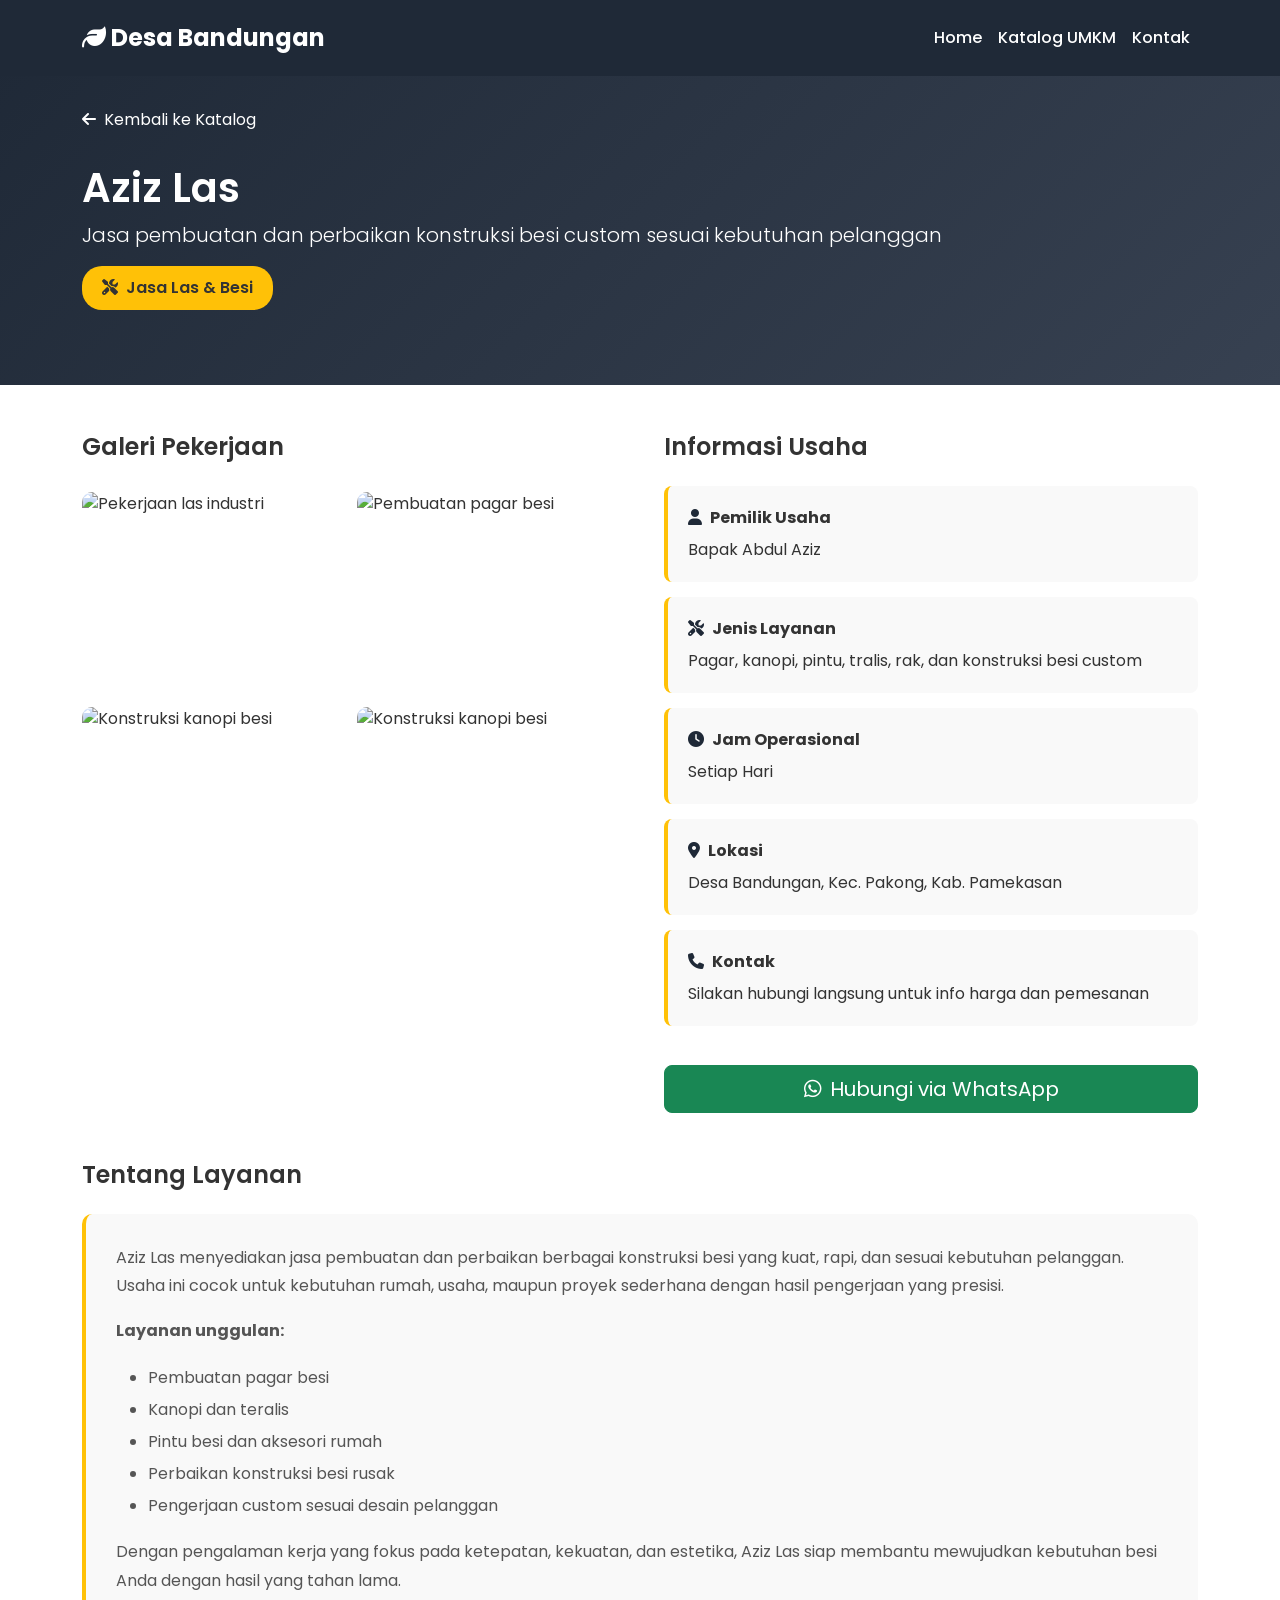
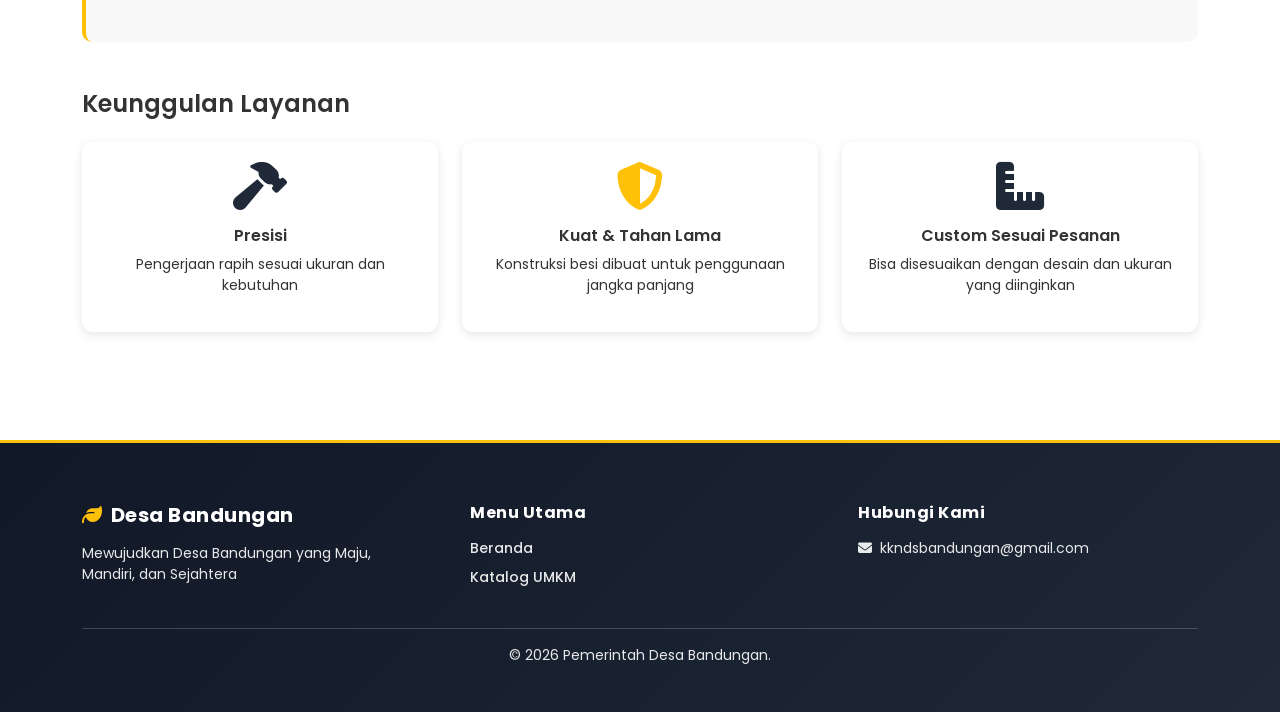
==== umkm-aziz-las.html @ eaa6a3a8 "push commit web desa bandungan" ====
<!DOCTYPE html>
<html lang="id">
<head>
    <meta charset="UTF-8">
    <meta name="viewport" content="width=device-width, initial-scale=1.0">
    <title>Aziz Las - Desa Bandungan</title>
    <meta name="description" content="Detail usaha Aziz Las, jasa pembuatan dan perbaikan konstruksi besi di Desa Bandungan">

    <link rel="preconnect" href="https://fonts.googleapis.com">
    <link rel="preconnect" href="https://fonts.gstatic.com" crossorigin>
    <link href="https://fonts.googleapis.com/css2?family=Poppins:wght@300;400;500;600;700&display=swap" rel="stylesheet">

    <link href="https://cdn.jsdelivr.net/npm/bootstrap@5.3.2/dist/css/bootstrap.min.css" rel="stylesheet">
    <link rel="stylesheet" href="https://cdnjs.cloudflare.com/ajax/libs/font-awesome/6.4.2/css/all.min.css">
    <link rel="stylesheet" href="styles.css">
    <style>
        .detail-hero {
            background: linear-gradient(135deg, #1f2937 0%, #374151 100%);
            color: white;
            padding: 60px 0;
        }
        .product-gallery {
            display: grid;
            grid-template-columns: repeat(auto-fit, minmax(200px, 1fr));
            gap: 15px;
            margin: 30px 0;
        }
        .product-gallery img {
            width: 100%;
            height: 200px;
            object-fit: cover;
            border-radius: 10px;
            cursor: pointer;
            transition: transform 0.3s ease;
        }
        .product-gallery img:hover {
            transform: scale(1.05);
        }
        .info-card {
            background: #f9f9f9;
            border-left: 4px solid #FFC107;
            padding: 20px;
            border-radius: 8px;
            margin: 15px 0;
        }
        .badge-custom {
            background: #FFC107;
            color: #333;
            padding: 10px 20px;
            border-radius: 20px;
            font-weight: 600;
            display: inline-block;
            margin-bottom: 15px;
        }
    </style>
</head>
<body>
    <nav class="navbar navbar-expand-lg navbar-dark fixed-top" id="mainNav" style="background-color: #1f2937;">
        <div class="container">
            <a class="navbar-brand" href="index.html"><i class="fas fa-leaf"></i> Desa Bandungan</a>
            <button class="navbar-toggler" type="button" data-bs-toggle="collapse" data-bs-target="#navbarNav">
                <span class="navbar-toggler-icon"></span>
            </button>
            <div class="collapse navbar-collapse" id="navbarNav">
                <ul class="navbar-nav ms-auto">
                    <li class="nav-item"><a class="nav-link" href="index.html#home">Home</a></li>
                    <li class="nav-item"><a class="nav-link" href="index.html#umkm">Katalog UMKM</a></li>
                    <li class="nav-item"><a class="nav-link" href="index.html#kontak">Kontak</a></li>
                </ul>
            </div>
        </div>
    </nav>

    <section class="detail-hero mt-5">
        <div class="container">
            <a href="index.html#umkm" class="text-white text-decoration-none mb-3 d-inline-block">
                <i class="fas fa-arrow-left me-2"></i>Kembali ke Katalog
            </a>
            <h1 class="mt-3 mb-2">Aziz Las</h1>
            <p class="lead">Jasa pembuatan dan perbaikan konstruksi besi custom sesuai kebutuhan pelanggan</p>
            <span class="badge-custom"><i class="fas fa-tools me-2"></i>Jasa Las & Besi</span>
        </div>
    </section>

    <section class="py-5">
        <div class="container">
            <div class="row g-5">
                <div class="col-lg-6">
                    <h4 class="mb-4">Galeri Pekerjaan</h4>
                    <div class="product-gallery">
                        <img src="C:\Project_KKN31\img_umkm4\Las1.jpeg" alt="Pekerjaan las industri">
                        <img src="C:\Project_KKN31\img_umkm4\las2.jpeg" alt="Pembuatan pagar besi">
                        <img src="C:\Project_KKN31\img_umkm4\las3.jpeg" alt="Konstruksi kanopi besi">
                        <img src="C:\Project_KKN31\img_umkm4\las4.jpeg" alt="Konstruksi kanopi besi">
                    </div>
                </div>

                <div class="col-lg-6">
                    <h4 class="mb-4">Informasi Usaha</h4>

                    <div class="info-card">
                        <strong><i class="fas fa-user me-2" style="color: #1f2937;"></i>Pemilik Usaha</strong>
                        <p class="mb-0 mt-2">Bapak Abdul Aziz</p>
                    </div>

                    <div class="info-card">
                        <strong><i class="fas fa-tools me-2" style="color: #1f2937;"></i>Jenis Layanan</strong>
                        <p class="mb-0 mt-2">Pagar, kanopi, pintu, tralis, rak, dan konstruksi besi custom</p>
                    </div>

                    <div class="info-card">
                        <strong><i class="fas fa-clock me-2" style="color: #1f2937;"></i>Jam Operasional</strong>
                        <p class="mb-0 mt-2">Setiap Hari </p>
                    </div>

                    <div class="info-card">
                        <strong><i class="fas fa-map-marker-alt me-2" style="color: #1f2937;"></i>Lokasi</strong>
                        <p class="mb-0 mt-2">Desa Bandungan, Kec. Pakong, Kab. Pamekasan</p>
                    </div>

                    <div class="info-card">
                        <strong><i class="fas fa-phone me-2" style="color: #1f2937;"></i>Kontak</strong>
                        <p class="mb-0 mt-2">Silakan hubungi langsung untuk info harga dan pemesanan</p>
                    </div>

                    <a href="https://wa.me/6285200405879" target="_blank" class="btn btn-success btn-lg w-100 mt-4">
                        <i class="fab fa-whatsapp me-2"></i>Hubungi via WhatsApp
                    </a>
                </div>
            </div>

            <div class="row mt-5">
                <div class="col-lg-12">
                    <h4 class="mb-4">Tentang Layanan</h4>
                    <div style="background: #f9f9f9; padding: 30px; border-radius: 10px; border-left: 4px solid #FFC107;">
                        <p style="line-height: 1.8; color: #555;">
                            Aziz Las menyediakan jasa pembuatan dan perbaikan berbagai konstruksi besi yang kuat, rapi, dan sesuai kebutuhan pelanggan. Usaha ini cocok untuk kebutuhan rumah, usaha, maupun proyek sederhana dengan hasil pengerjaan yang presisi.
                        </p>
                        <p style="line-height: 1.8; color: #555; margin-top: 15px;"><strong>Layanan unggulan:</strong></p>
                        <ul style="line-height: 2; color: #555;">
                            <li>Pembuatan pagar besi</li>
                            <li>Kanopi dan teralis</li>
                            <li>Pintu besi dan aksesori rumah</li>
                            <li>Perbaikan konstruksi besi rusak</li>
                            <li>Pengerjaan custom sesuai desain pelanggan</li>
                        </ul>
                        <p style="line-height: 1.8; color: #555; margin-top: 15px;">
                            Dengan pengalaman kerja yang fokus pada ketepatan, kekuatan, dan estetika, Aziz Las siap membantu mewujudkan kebutuhan besi Anda dengan hasil yang tahan lama.
                        </p>
                    </div>
                </div>
            </div>

            <div class="row mt-5">
                <div class="col-lg-12">
                    <h4 class="mb-4">Keunggulan Layanan</h4>
                    <div class="row g-4">
                        <div class="col-md-4">
                            <div style="background: white; border-radius: 10px; padding: 20px; text-align: center; box-shadow: 0 3px 10px rgba(0,0,0,0.1);">
                                <i class="fas fa-hammer fa-3x mb-3" style="color: #1f2937;"></i>
                                <h6>Presisi</h6>
                                <p class="small">Pengerjaan rapih sesuai ukuran dan kebutuhan</p>
                            </div>
                        </div>
                        <div class="col-md-4">
                            <div style="background: white; border-radius: 10px; padding: 20px; text-align: center; box-shadow: 0 3px 10px rgba(0,0,0,0.1);">
                                <i class="fas fa-shield-alt fa-3x mb-3" style="color: #FFC107;"></i>
                                <h6>Kuat & Tahan Lama</h6>
                                <p class="small">Konstruksi besi dibuat untuk penggunaan jangka panjang</p>
                            </div>
                        </div>
                        <div class="col-md-4">
                            <div style="background: white; border-radius: 10px; padding: 20px; text-align: center; box-shadow: 0 3px 10px rgba(0,0,0,0.1);">
                                <i class="fas fa-ruler-combined fa-3x mb-3" style="color: #1f2937;"></i>
                                <h6>Custom Sesuai Pesanan</h6>
                                <p class="small">Bisa disesuaikan dengan desain dan ukuran yang diinginkan</p>
                            </div>
                        </div>
                    </div>
                </div>
            </div>
        </div>
    </section>

    <footer style="background: linear-gradient(135deg, #111827 0%, #1f2937 100%); color: white; padding: 60px 0 30px; margin-top: 60px;">
        <div class="container">
            <div class="row g-5">
                <div class="col-lg-4">
                    <h5 class="mb-3"><i class="fas fa-leaf me-2" style="color: #FFC107;"></i>Desa Bandungan</h5>
                    <p class="small">Mewujudkan Desa Bandungan yang Maju, Mandiri, dan Sejahtera</p>
                </div>
                <div class="col-lg-4">
                    <h6 class="mb-3">Menu Utama</h6>
                    <ul class="list-unstyled small">
                        <li class="mb-2"><a href="index.html" style="color: white; text-decoration: none;">Beranda</a></li>
                        <li class="mb-2"><a href="index.html#umkm" style="color: white; text-decoration: none;">Katalog UMKM</a></li>
                    </ul>
                </div>
                <div class="col-lg-4">
                    <h6 class="mb-3">Hubungi Kami</h6>
                    <p class="small"><i class="fas fa-envelope me-2"></i>kkndsbandungan@gmail.com</p>
                </div>
            </div>
            <div class="text-center small mt-4 pt-3" style="border-top: 1px solid rgba(255,255,255,0.2);">
                <p>&copy; 2026 Pemerintah Desa Bandungan.</p>
            </div>
        </div>
    </footer>

    <script src="https://cdn.jsdelivr.net/npm/bootstrap@5.3.2/dist/js/bootstrap.bundle.min.js"></script>
</body>
</html>
---- styles.css ----
:root {
            --primary-color: #2E7D32; /* Hijau */
            --primary-dark: #1b5e20;
            --accent-color: #FFC107; /* Kuning Emas */
            --light-bg: #F5F5F5;     /* Abu-abu muda */
            --white: #FFFFFF;
            --text-dark: #333333;
            --text-muted: #6c757d;
        }

        body {
            font-family: 'Poppins', sans-serif;
            color: var(--text-dark);
            overflow-x: hidden;
            background-color: var(--white);
        }

        /* Typography & Utilities */
        h1, h2, h3, h4, h5, h6 { font-weight: 600; }
        .section-title {
            position: relative;
            margin-bottom: 50px;
            text-align: center;
            font-weight: 700;
            color: var(--primary-color);
        }
        .section-title::after {
            content: '';
            position: absolute;
            bottom: -15px;
            left: 50%;
            transform: translateX(-50%);
            width: 80px;
            height: 4px;
            background-color: var(--accent-color);
            border-radius: 2px;
        }
        .bg-light-alt { background-color: var(--light-bg); }
        .text-primary-custom { color: var(--primary-color); }
        
        /* Buttons */
        .btn-primary-custom {
            background-color: var(--primary-color);
            color: var(--white);
            border: none;
            padding: 10px 25px;
            border-radius: 30px;
            transition: all 0.2s ease;
            font-weight: 500;
        }
        .btn-primary-custom:hover {
            background-color: var(--primary-dark);
            color: var(--accent-color);
        }
        .btn-accent {
            background-color: var(--accent-color);
            color: var(--text-dark);
            border: none;
            padding: 10px 25px;
            border-radius: 30px;
            transition: all 0.2s ease;
            font-weight: 600;
        }
        .btn-accent:hover {
            background-color: #e0a800;
        }
        
        /* Whitespace & Padding */
        section { padding: 80px 0; }

        /* Navbar */
        .navbar {
            transition: background-color 0.3s ease;
            padding: 15px 0;
            background-color: var(--primary-color);
        }
        .navbar.scrolled {
            background-color: var(--white);
            box-shadow: 0 2px 10px rgba(0,0,0,0.1);
            padding: 10px 0;
        }
        .navbar-dark .navbar-nav .nav-link { color: var(--white); font-weight: 500; transition: all 0.3s ease; }
        .navbar-dark .navbar-nav .nav-link:hover { color: var(--accent-color); }
        .navbar-dark .navbar-nav .nav-link.active { color: var(--accent-color); border-bottom: 2px solid var(--accent-color); }
        .navbar.scrolled .navbar-nav .nav-link { color: var(--text-dark); }
        .navbar.scrolled .navbar-nav .nav-link:hover { color: var(--primary-color); }
        .navbar.scrolled .navbar-nav .nav-link.active { color: var(--primary-color); border-bottom: 2px solid var(--primary-color); }
        .navbar-brand { font-weight: 700; color: var(--white) !important; font-size: 1.5rem; }
        .navbar.scrolled .navbar-brand { color: var(--primary-color) !important; }
        .navbar.scrolled .navbar-toggler-icon { filter: invert(1); }
        
        /* Organisasi (Perangkat Desa) */
        #organisasi { position: relative; }
        .organisasi-header { margin-bottom: 60px; }
        .organisasi-header .section-title { margin-bottom: 20px; }
        
        /* Struktur hierarchy cards */
        .position-card {
            border: none;
            border-radius: 15px;
            overflow: hidden;
            transition: all 0.3s ease;
            background: var(--white);
            position: relative;
            display: flex;
            flex-direction: column;
            height: 100%;
            box-shadow: 0 5px 20px rgba(0,0,0,0.08);
        }
        .position-card:hover {
            transform: translateY(-8px);
            box-shadow: 0 15px 40px rgba(46, 125, 50, 0.15);
        }
        .position-card::before {
            content: '';
            position: absolute;
            top: 0;
            left: 0;
            right: 0;
            height: 4px;
            background: linear-gradient(90deg, var(--accent-color), var(--primary-color));
        }
        
        .position-card-header {
            padding: 30px 20px 20px;
            text-align: center;
        }
        .position-card-img {
            width: 110px;
            height: 110px;
            margin: 0 auto 15px;
            border-radius: 50%;
            border: 3px solid var(--accent-color);
            overflow: hidden;
            display: flex;
            align-items: center;
            justify-content: center;
            background: linear-gradient(135deg, #f5f5f5, #efefef);
            box-shadow: 0 5px 15px rgba(0,0,0,0.1);
        }
        .position-card-img img { width: 100%; height: 100%; object-fit: cover; }
        
        .position-card-body {
            padding: 0 20px 20px;
            flex-grow: 1;
            display: flex;
            flex-direction: column;
            justify-content: space-between;
        }
        .position-title {
            font-weight: 700;
            color: var(--primary-color);
            font-size: 1.1rem;
            margin-bottom: 5px;
        }
        .position-name {
            font-weight: 600;
            color: var(--text-dark);
            font-size: 0.95rem;
            margin-bottom: 10px;
        }
        .position-badge {
            display: inline-block;
            background: var(--accent-color);
            color: var(--text-dark);
            padding: 6px 14px;
            border-radius: 20px;
            font-size: 0.8rem;
            font-weight: 600;
            margin-top: 10px;
        }
        
        /* Kepala Desa (chief) - larger card */
        .kepala-desa-card {
            position: relative;
            transform: scale(1);
        }
        .kepala-desa-card .position-card-img {
            width: 140px;
            height: 140px;
            border: 4px solid var(--primary-color);
        }
        .kepala-desa-card .position-title {
            font-size: 1.3rem;
        }
        .kepala-desa-card .position-badge {
            background: linear-gradient(135deg, var(--primary-color), var(--primary-dark));
            color: var(--white);
        }
        
        /* Sekretaris - medium card */
        .sekretaris-card .position-card-img {
            width: 120px;
            height: 120px;
        }
        .sekretaris-card .position-title {
            font-size: 1.15rem;
        }
        
        /* Perangkat cards - equal size */
        .perangkat-card { }
        
        /* Hierarchy lines/dividers */
        .organisasi-section-title {
            text-align: center;
            font-size: 0.9rem;
            font-weight: 600;
            color: var(--primary-color);
            margin: 40px 0 20px;
            position: relative;
            padding: 15px 0;
        }
        .organisasi-section-title::before,
        .organisasi-section-title::after {
            content: '';
            position: absolute;
            top: 50%;
            width: 30px;
            height: 2px;
            background: var(--accent-color);
        }
        .organisasi-section-title::before { left: 0; }
        .organisasi-section-title::after { right: 0; }
        
        /* Hero Section */
        .hero {
            margin-top: 60px; /* Offset for navbar */
            height: calc(100vh - 60px);
            min-height: 500px;
            background: linear-gradient(rgba(38, 88, 40, 0.8), rgba(0, 0, 0, 0.7)), url('./Pakong dari atas .jpeg') center/cover no-repeat;
            display: flex;
            align-items: center;
            text-align: center;
            color: var(--white);
        }
        .hero h1 { font-size: 3.5rem; font-weight: 700; margin-bottom: 20px; }
        .hero p { font-size: 1.2rem; margin-bottom: 30px; }
        
        /* Statistics */
        .stats-box {
            background: var(--white);
            padding: 30px;
            border-radius: 10px;
            border: 1px solid #e0e0e0;
            transform: translateY(-40px);
            position: relative;
            z-index: 10;
        }
        .stat-item i { font-size: 2rem; color: var(--accent-color); margin-bottom: 10px; }
        .stat-item h3 { font-size: 1.8rem; color: var(--primary-color); font-weight: 700; margin-bottom: 0; }

        /* General Card Styles (Simplified Hover) */
        .hover-card {
            border: 1px solid #eaeaea;
            border-radius: 10px;
            overflow: hidden;
            transition: transform 0.2s ease, box-shadow 0.2s ease;
            background: var(--white);
            height: 100%;
            display: flex;
            flex-direction: column;
        }
        .hover-card:hover {
            transform: translateY(-3px);
            box-shadow: 0 5px 15px rgba(0,0,0,0.08);
        }
        .hover-card > div:last-child {
            flex: 1;
            display: flex;
            flex-direction: column;
            justify-content: space-between;
        }
        .hover-card .btn {
            margin-top: auto !important;
        }

        /* Profil Desa */
        .profil-img { border-radius: 10px; }
        .visi-misi-card { border-left: 4px solid var(--accent-color); padding: 20px; background: var(--light-bg); border-radius: 8px; }

        /* Responsive utilities for 5-column layout */
        @media (min-width: 992px) {
            .col-lg-2-5 { flex: 0 0 calc(20% - 12.8px); max-width: calc(20% - 12.8px); }
        }
        @media (max-width: 991.98px) {
            .col-lg-2-5 { flex: 0 0 calc(33.333% - 10.67px); max-width: calc(33.333% - 10.67px); }
        }
        
        /* Layanan */
        .layanan-icon {
            width: 60px; height: 60px;
            background: var(--light-bg);
            color: var(--primary-color);
            border-radius: 50%;
            display: flex; align-items: center; justify-content: center;
            font-size: 1.5rem; margin: 0 auto 15px;
        }

        /* UMKM */
        .umkm-img-wrapper { height: 200px; overflow: hidden; position: relative; }
        .umkm-img-wrapper img { width: 100%; height: 100%; object-fit: cover; }
        .category-badge { position: absolute; top: 10px; right: 10px; background: var(--accent-color); color: var(--text-dark); padding: 4px 12px; border-radius: 4px; font-size: 0.8rem; font-weight: 600; }
        .product-card .product-price { color: var(--primary-color); font-weight: 700; font-size: 1rem; }
        .product-card .product-meta { color: var(--text-muted); font-size: 0.9rem; }
        
        /* Galeri */
        .gallery-item {
            cursor: pointer;
            border-radius: 8px;
            overflow: hidden;
        }
        .gallery-item img { width: 100%; height: 200px; object-fit: cover; transition: opacity 0.2s; }
        .gallery-item:hover img { opacity: 0.8; }

        /* Berita Detail */
        .news-detail-hero {
            margin-top: 60px;
            padding: 100px 0 70px;
            background: linear-gradient(135deg, rgba(46,125,50,0.95), rgba(27,94,32,0.95));
            color: var(--white);
        }
        .news-detail-card {
            border-radius: 20px;
            overflow: hidden;
            box-shadow: 0 12px 30px rgba(0,0,0,0.12);
        }
        .news-detail-card img {
            display: block;
        }

        /* Footer */
        footer { 
            background: linear-gradient(135deg, var(--primary-dark) 0%, #0d3a1a 100%);
            color: var(--white);
            padding: 60px 0 30px;
            border-top: 3px solid var(--accent-color);
            position: relative;
        }
        footer h5, footer h6 { color: var(--white); font-weight: 700; letter-spacing: 0.5px; }
        footer p, footer ul { color: var(--white); opacity: 0.9; }
        footer a { color: var(--white); text-decoration: none; transition: all 0.3s ease; font-weight: 500; }
        footer a:hover { 
            color: var(--accent-color); 
            transform: translateX(5px);
            text-decoration: none;
        }
        footer ul li { transition: all 0.2s ease; }
        footer ul li:hover { margin-left: 8px; }
        
        .social-links a {
            display: inline-flex; 
            width: 40px; height: 40px;
            background: rgba(255,255,255,0.15); 
            border-radius: 50%;
            align-items: center; 
            justify-content: center;
            margin-right: 12px;
            transition: all 0.3s ease;
            color: var(--white);
            border: 1px solid rgba(255,255,255,0.2);
        }
        .social-links a:hover { 
            background: var(--accent-color); 
            color: var(--primary-dark); 
            transform: translateY(-3px);
            border-color: var(--accent-color);
        }
        
        footer .border-top { border-top-color: rgba(255,255,255,0.2) !important; }

        /* Back to Top */
        #backToTop {
            position: fixed; bottom: 30px; right: 30px;
            width: 45px; height: 45px;
            background: var(--accent-color); color: var(--primary-dark);
            border-radius: 4px; display: flex; align-items: center; justify-content: center;
            font-size: 1.2rem; cursor: pointer;
            opacity: 0; visibility: hidden; transition: 0.2s;
            z-index: 1000;
        }
        #backToTop.show { opacity: 1; visibility: visible; }

        /* Lightbox Image Styles */
        #lightboxImage { max-height: 85vh; object-fit: contain; }
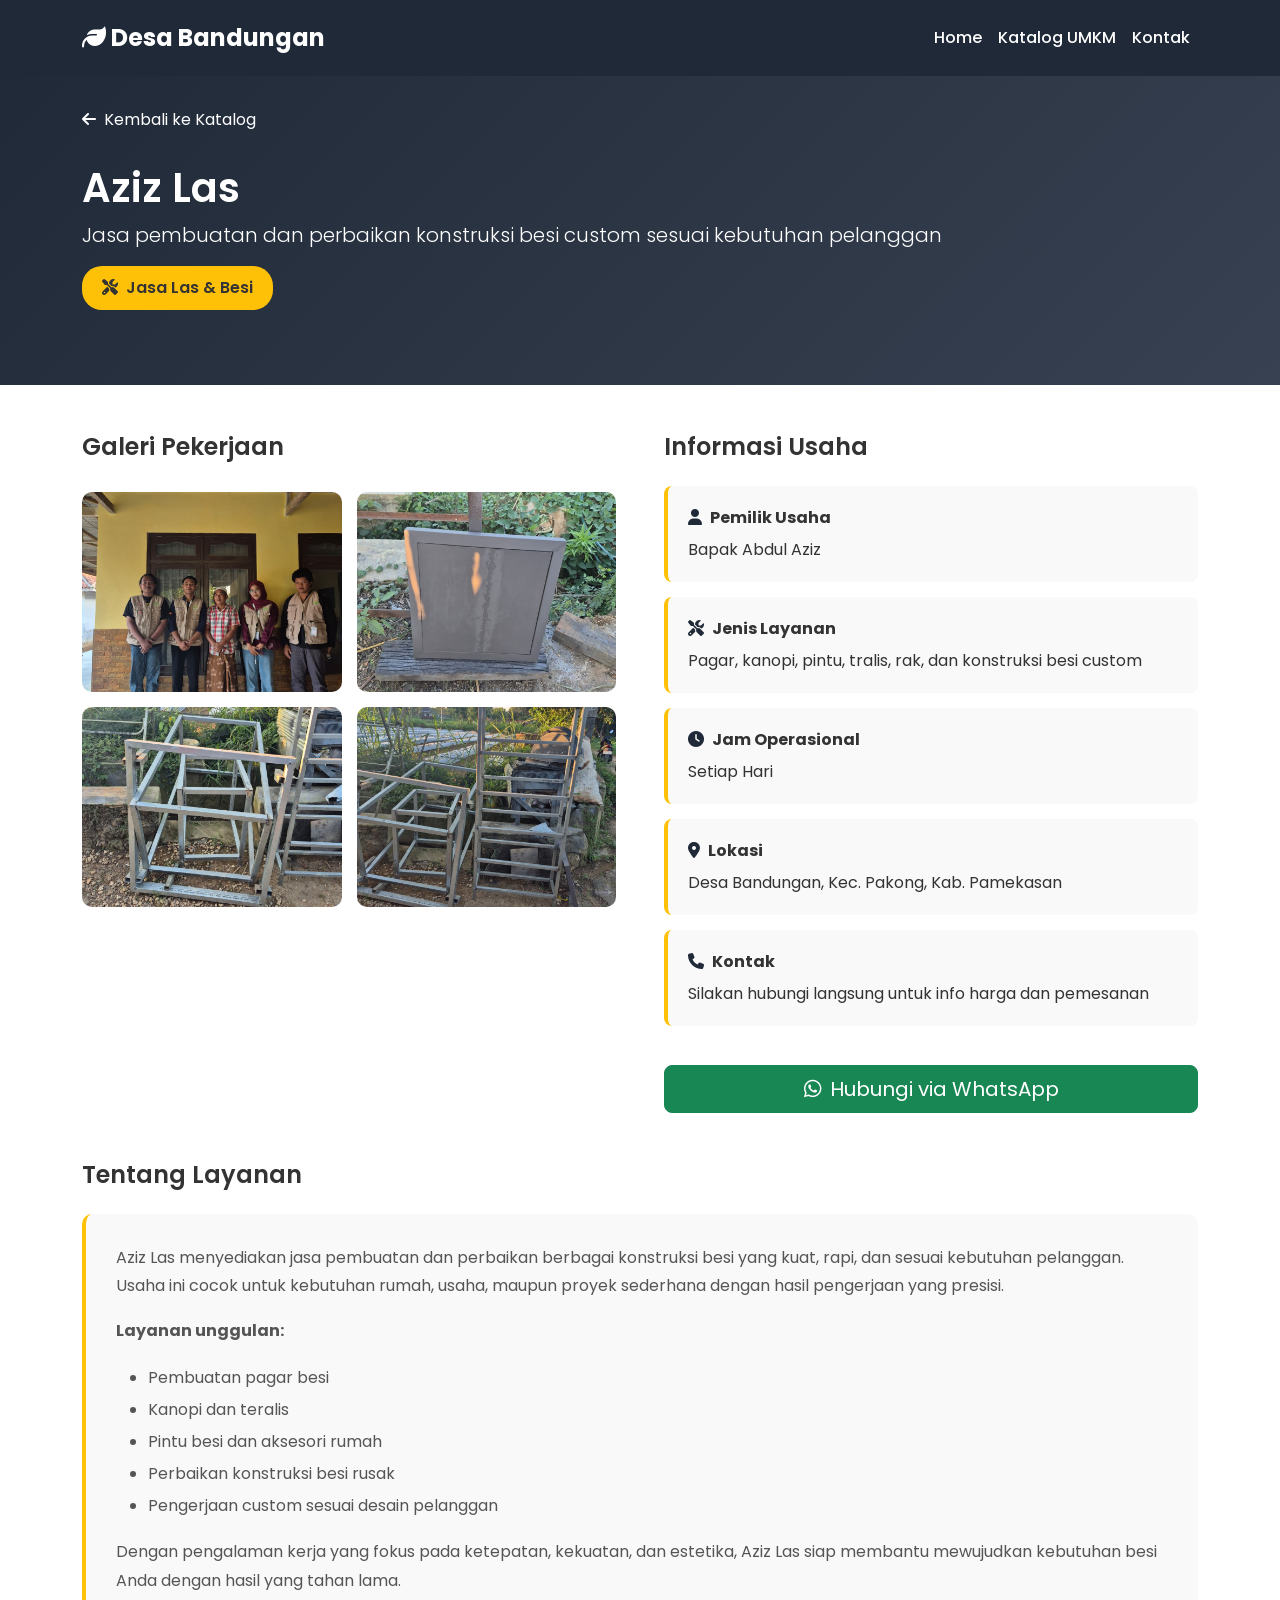
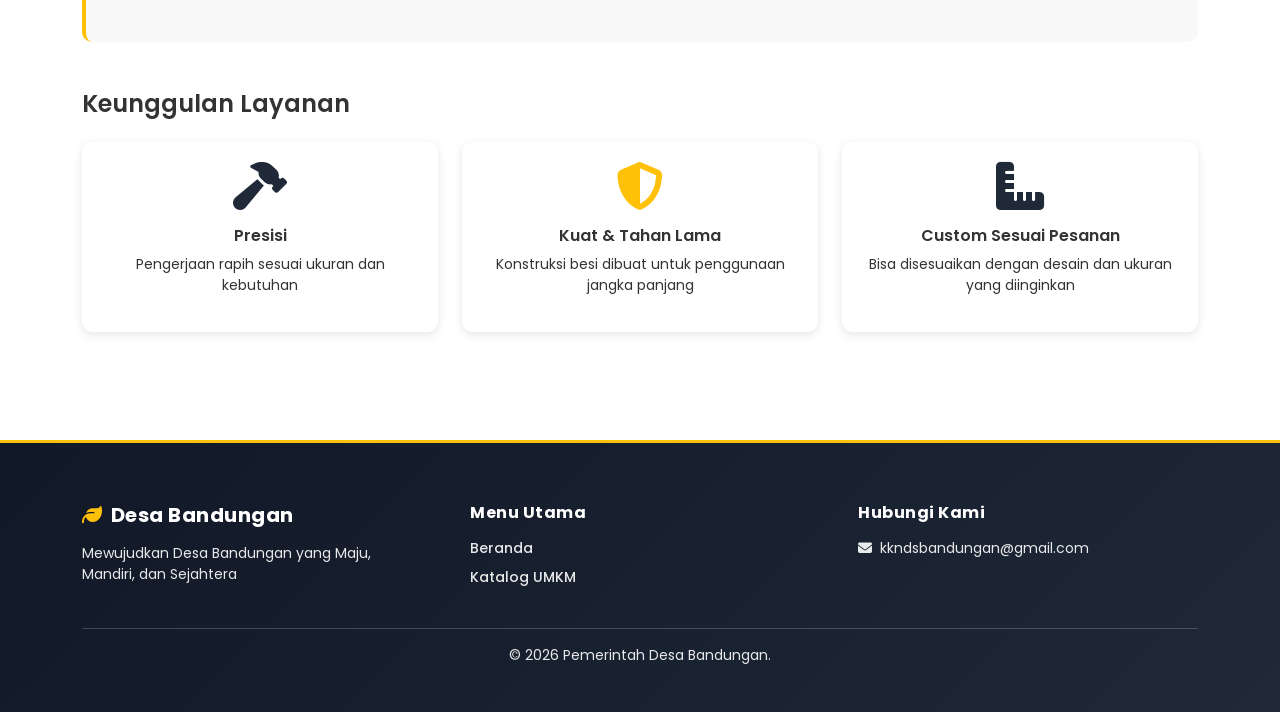
==== commit 0048555c: "Memperbaiki semua path gambar" ====
--- a/umkm-aziz-las.html
+++ b/umkm-aziz-las.html
@@ -88,10 +88,10 @@
                 <div class="col-lg-6">
                     <h4 class="mb-4">Galeri Pekerjaan</h4>
                     <div class="product-gallery">
-                        <img src="C:\Project_KKN31\img_umkm4\Las1.jpeg" alt="Pekerjaan las industri">
-                        <img src="C:\Project_KKN31\img_umkm4\las2.jpeg" alt="Pembuatan pagar besi">
-                        <img src="C:\Project_KKN31\img_umkm4\las3.jpeg" alt="Konstruksi kanopi besi">
-                        <img src="C:\Project_KKN31\img_umkm4\las4.jpeg" alt="Konstruksi kanopi besi">
+                        <img src="img_umkm4\Las1.jpeg" alt="Pekerjaan las industri">
+                        <img src="img_umkm4\las2.jpeg" alt="Pembuatan pagar besi">
+                        <img src="img_umkm4\las3.jpeg" alt="Konstruksi kanopi besi">
+                        <img src="img_umkm4\las4.jpeg" alt="Konstruksi kanopi besi">
                     </div>
                 </div>
 
